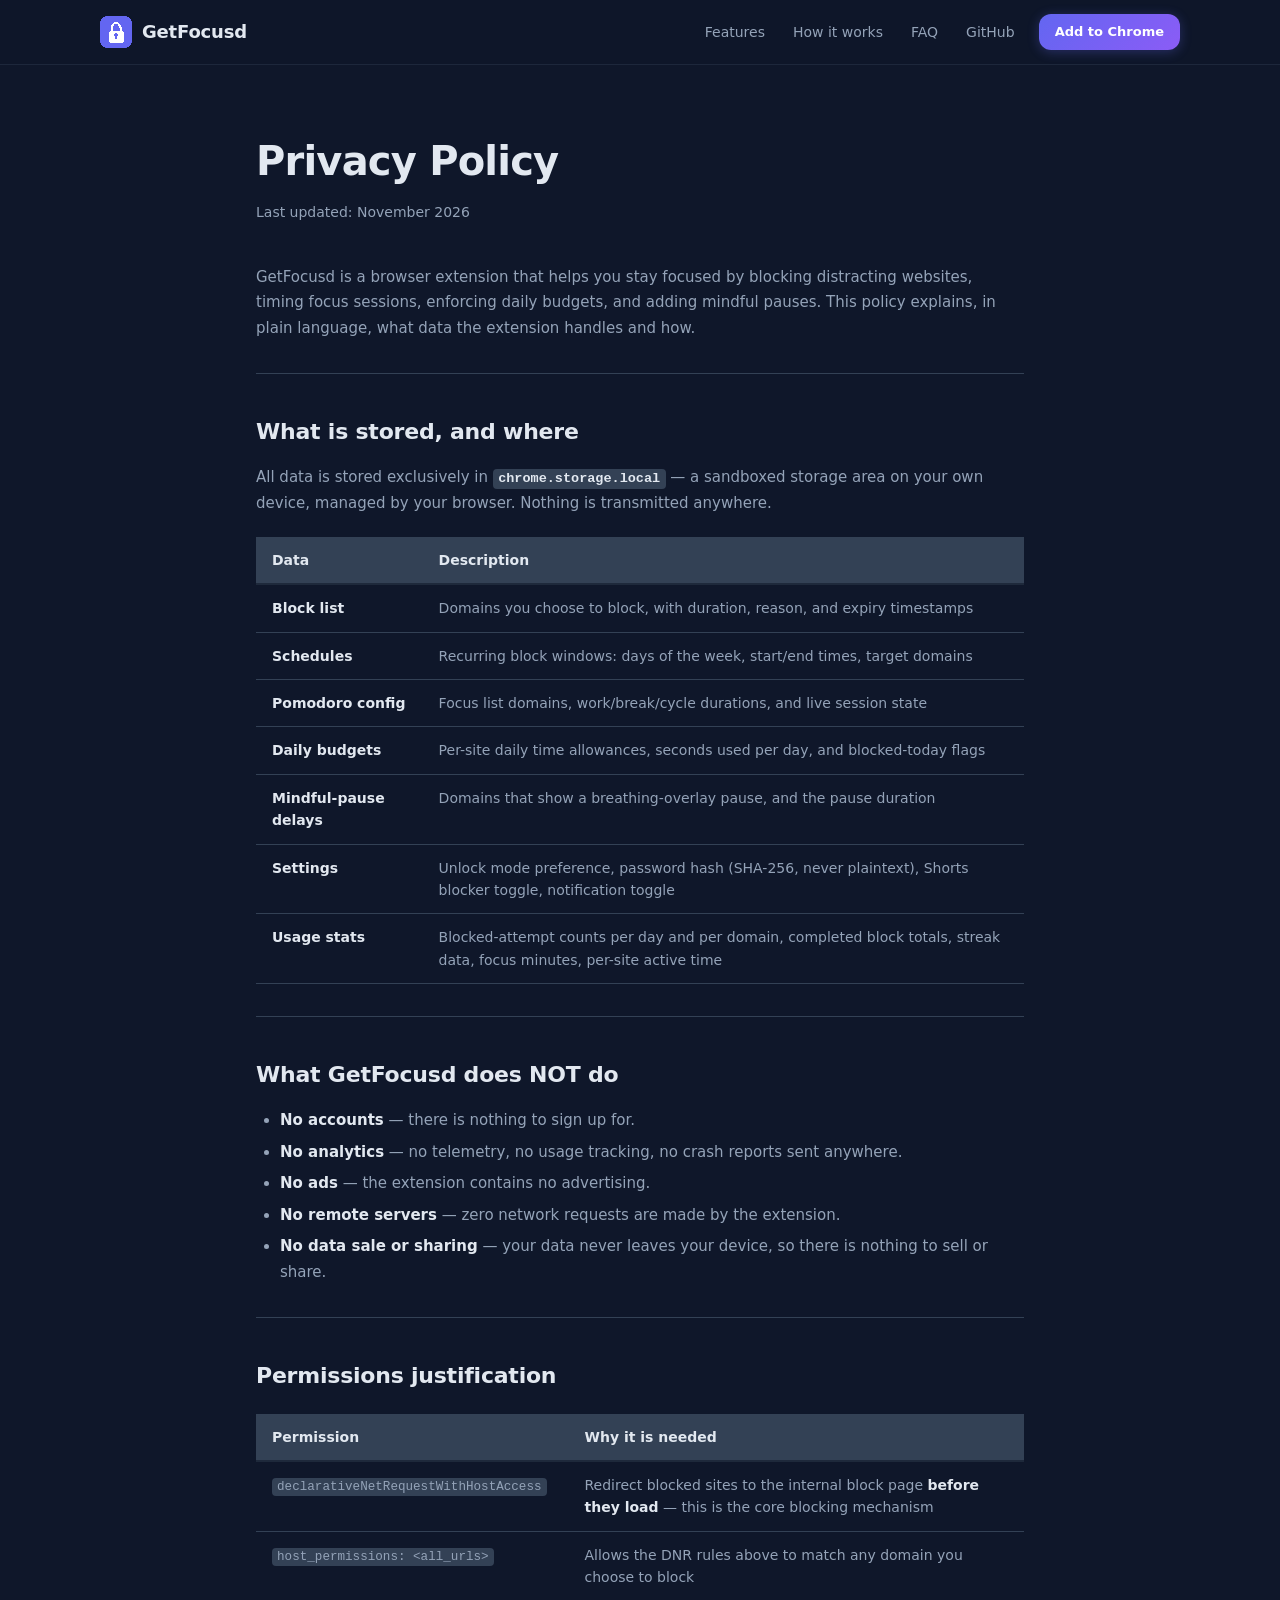
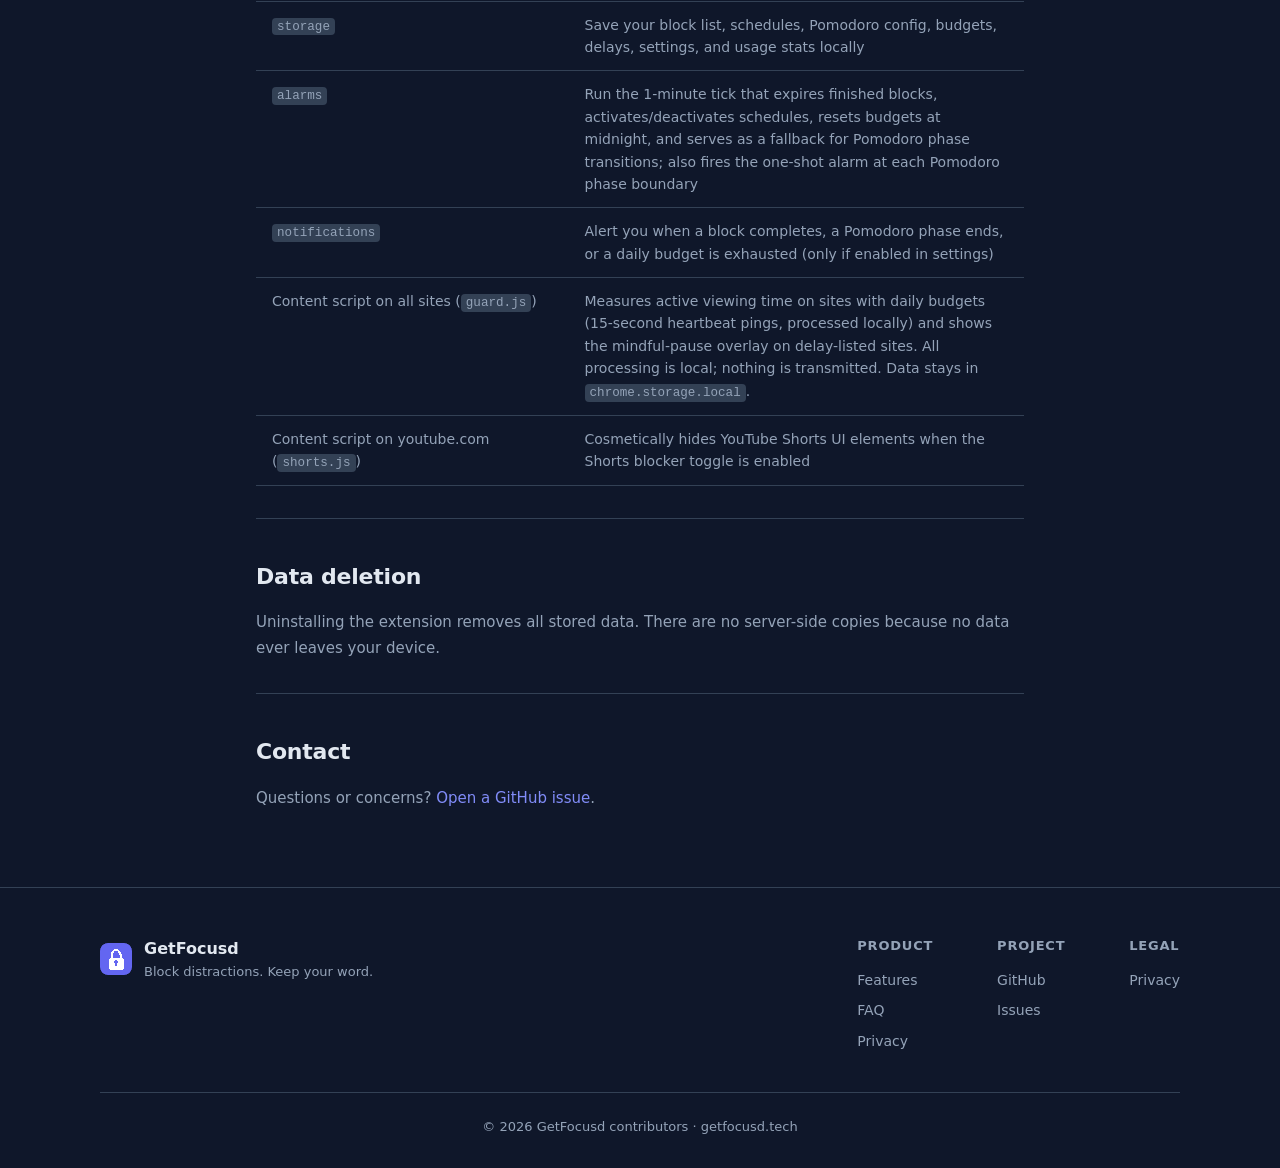
==== website/privacy.html @ 8cd80025 "GetFocusd v1.1.0 — MV3 website blocker & focus toolkit - Sealed timed blocks with unlock barriers (t" ====
<!DOCTYPE html>
<html lang="en">
<head>
  <meta charset="UTF-8">
  <meta name="viewport" content="width=device-width, initial-scale=1.0">
  <title>Privacy Policy — GetFocusd</title>
  <meta name="description" content="GetFocusd privacy policy. No accounts, no analytics, no servers. All data is stored locally in your browser.">
  <link rel="canonical" href="https://getfocusd.tech/privacy">
  <meta name="theme-color" content="#0f172a">
  <link rel="icon" type="image/png" sizes="32x32" href="assets/icon32.png">
  <link rel="icon" type="image/png" sizes="128x128" href="assets/icon128.png">
  <link rel="stylesheet" href="styles.css">
</head>
<body>

  <a class="skip-link" href="#main">Skip to content</a>

  <!-- Nav -->
  <header class="nav">
    <div class="nav__inner container">
      <a href="index.html" class="nav__brand" aria-label="GetFocusd home">
        <img src="assets/icon32.png" alt="" width="32" height="32" class="nav__logo">
        <span class="nav__name">GetFocusd</span>
      </a>
      <nav class="nav__links" aria-label="Main navigation">
        <a href="index.html#features" class="nav__link">Features</a>
        <a href="index.html#how-it-works" class="nav__link">How it works</a>
        <a href="index.html#faq" class="nav__link">FAQ</a>
        <a href="https://github.com/err0rgod/getfocusd" class="nav__link" target="_blank" rel="noopener">GitHub</a>
        <!-- TODO: replace with real CWS listing URL after publish -->
        <a href="https://chromewebstore.google.com/detail/getfocusd" class="btn btn--primary nav__cta" target="_blank" rel="noopener">Add to Chrome</a>
      </nav>
    </div>
  </header>

  <main id="main">
    <div class="privacy-page">
      <div class="container">
        <div class="privacy-page__content">
          <h1>Privacy Policy</h1>
          <p class="last-updated">Last updated: November 2026</p>

          <p>GetFocusd is a browser extension that helps you stay focused by blocking distracting websites, timing focus sessions, enforcing daily budgets, and adding mindful pauses. This policy explains, in plain language, what data the extension handles and how.</p>

          <div class="privacy-page__divider"></div>

          <h2>What is stored, and where</h2>
          <p>All data is stored exclusively in <strong><code>chrome.storage.local</code></strong> &mdash; a sandboxed storage area on your own device, managed by your browser. Nothing is transmitted anywhere.</p>

          <table>
            <thead>
              <tr>
                <th>Data</th>
                <th>Description</th>
              </tr>
            </thead>
            <tbody>
              <tr>
                <td><strong>Block list</strong></td>
                <td>Domains you choose to block, with duration, reason, and expiry timestamps</td>
              </tr>
              <tr>
                <td><strong>Schedules</strong></td>
                <td>Recurring block windows: days of the week, start/end times, target domains</td>
              </tr>
              <tr>
                <td><strong>Pomodoro config</strong></td>
                <td>Focus list domains, work/break/cycle durations, and live session state</td>
              </tr>
              <tr>
                <td><strong>Daily budgets</strong></td>
                <td>Per-site daily time allowances, seconds used per day, and blocked-today flags</td>
              </tr>
              <tr>
                <td><strong>Mindful-pause delays</strong></td>
                <td>Domains that show a breathing-overlay pause, and the pause duration</td>
              </tr>
              <tr>
                <td><strong>Settings</strong></td>
                <td>Unlock mode preference, password hash (SHA-256, never plaintext), Shorts blocker toggle, notification toggle</td>
              </tr>
              <tr>
                <td><strong>Usage stats</strong></td>
                <td>Blocked-attempt counts per day and per domain, completed block totals, streak data, focus minutes, per-site active time</td>
              </tr>
            </tbody>
          </table>

          <div class="privacy-page__divider"></div>

          <h2>What GetFocusd does NOT do</h2>
          <ul>
            <li><strong>No accounts</strong> &mdash; there is nothing to sign up for.</li>
            <li><strong>No analytics</strong> &mdash; no telemetry, no usage tracking, no crash reports sent anywhere.</li>
            <li><strong>No ads</strong> &mdash; the extension contains no advertising.</li>
            <li><strong>No remote servers</strong> &mdash; zero network requests are made by the extension.</li>
            <li><strong>No data sale or sharing</strong> &mdash; your data never leaves your device, so there is nothing to sell or share.</li>
          </ul>

          <div class="privacy-page__divider"></div>

          <h2>Permissions justification</h2>
          <table>
            <thead>
              <tr>
                <th>Permission</th>
                <th>Why it is needed</th>
              </tr>
            </thead>
            <tbody>
              <tr>
                <td><code>declarativeNetRequestWithHostAccess</code></td>
                <td>Redirect blocked sites to the internal block page <strong>before they load</strong> &mdash; this is the core blocking mechanism</td>
              </tr>
              <tr>
                <td><code>host_permissions: &lt;all_urls&gt;</code></td>
                <td>Allows the DNR rules above to match any domain you choose to block</td>
              </tr>
              <tr>
                <td><code>storage</code></td>
                <td>Save your block list, schedules, Pomodoro config, budgets, delays, settings, and usage stats locally</td>
              </tr>
              <tr>
                <td><code>alarms</code></td>
                <td>Run the 1-minute tick that expires finished blocks, activates/deactivates schedules, resets budgets at midnight, and serves as a fallback for Pomodoro phase transitions; also fires the one-shot alarm at each Pomodoro phase boundary</td>
              </tr>
              <tr>
                <td><code>notifications</code></td>
                <td>Alert you when a block completes, a Pomodoro phase ends, or a daily budget is exhausted (only if enabled in settings)</td>
              </tr>
              <tr>
                <td>Content script on all sites (<code>guard.js</code>)</td>
                <td>Measures active viewing time on sites with daily budgets (15-second heartbeat pings, processed locally) and shows the mindful-pause overlay on delay-listed sites. All processing is local; nothing is transmitted. Data stays in <code>chrome.storage.local</code>.</td>
              </tr>
              <tr>
                <td>Content script on youtube.com (<code>shorts.js</code>)</td>
                <td>Cosmetically hides YouTube Shorts UI elements when the Shorts blocker toggle is enabled</td>
              </tr>
            </tbody>
          </table>

          <div class="privacy-page__divider"></div>

          <h2>Data deletion</h2>
          <p>Uninstalling the extension removes all stored data. There are no server-side copies because no data ever leaves your device.</p>

          <div class="privacy-page__divider"></div>

          <h2>Contact</h2>
          <p>Questions or concerns? <a href="https://github.com/err0rgod/getfocusd/issues" target="_blank" rel="noopener">Open a GitHub issue</a>.</p>
        </div>
      </div>
    </div>
  </main>

  <!-- Footer -->
  <footer class="footer">
    <div class="container">
      <div class="footer__inner">
        <div class="footer__brand">
          <img src="assets/icon32.png" alt="" width="32" height="32">
          <div>
            <p class="footer__name">GetFocusd</p>
            <p class="footer__tagline">Block distractions. Keep your word.</p>
          </div>
        </div>
        <div class="footer__columns">
          <div class="footer__col">
            <p class="footer__col-title">Product</p>
            <a href="index.html#features" class="footer__link">Features</a>
            <a href="index.html#faq" class="footer__link">FAQ</a>
            <a href="privacy.html" class="footer__link">Privacy</a>
          </div>
          <div class="footer__col">
            <p class="footer__col-title">Project</p>
            <a href="https://github.com/err0rgod/getfocusd" class="footer__link" target="_blank" rel="noopener">GitHub</a>
            <a href="https://github.com/err0rgod/getfocusd/issues" class="footer__link" target="_blank" rel="noopener">Issues</a>
          </div>
          <div class="footer__col">
            <p class="footer__col-title">Legal</p>
            <a href="privacy.html" class="footer__link">Privacy</a>
          </div>
        </div>
      </div>
      <div class="footer__bottom">
        <p>&copy; 2026 GetFocusd contributors &middot; <a href="https://getfocusd.tech">getfocusd.tech</a></p>
      </div>
    </div>
  </footer>

</body>
</html>
---- website/styles.css ----
/* ============================================================
   GetFocusd — Marketing Site
   Dark-first, calm, minimal. Matches extension design language.
   ============================================================ */

/* ---------- Reset & tokens ---------- */
*,
*::before,
*::after {
  margin: 0;
  padding: 0;
  box-sizing: border-box;
}

:root {
  --bg: #0f172a;
  --surface: #1e293b;
  --surface-2: #334155;
  --primary: #6366f1;
  --primary-hover: #818cf8;
  --gradient: linear-gradient(135deg, #6366f1, #8b5cf6);
  --text: #e2e8f0;
  --muted: #94a3b8;
  --success: #22c55e;
  --danger: #ef4444;
  --radius: 12px;
  --radius-lg: 16px;
  --font: system-ui, -apple-system, "Segoe UI", Roboto, sans-serif;
  --nav-h: 64px;
  --max-w: 1120px;
}

html {
  scroll-behavior: smooth;
}

@media (prefers-reduced-motion: reduce) {
  html {
    scroll-behavior: auto;
  }
}

body {
  font-family: var(--font);
  background: var(--bg);
  color: var(--text);
  line-height: 1.6;
  -webkit-font-smoothing: antialiased;
  -moz-osx-font-smoothing: grayscale;
}

/* ---------- Utilities ---------- */
.container {
  max-width: var(--max-w);
  margin-inline: auto;
  padding-inline: 1.25rem;
}

.section {
  padding-block: clamp(4rem, 8vw, 7rem);
}

.skip-link {
  position: absolute;
  top: -100%;
  left: 1rem;
  background: var(--primary);
  color: #fff;
  padding: 0.5rem 1rem;
  border-radius: 0 0 var(--radius) var(--radius);
  z-index: 1000;
  text-decoration: none;
  font-weight: 600;
  transition: top 0.2s;
}

.skip-link:focus {
  top: 0;
}

code {
  background: var(--surface-2);
  padding: 0.15em 0.4em;
  border-radius: 4px;
  font-size: 0.9em;
}

a {
  color: var(--primary-hover);
  text-decoration: none;
}

a:hover {
  text-decoration: underline;
}

:focus-visible {
  outline: 2px solid var(--primary);
  outline-offset: 2px;
  border-radius: 2px;
}

/* ---------- Buttons ---------- */
.btn {
  display: inline-flex;
  align-items: center;
  gap: 0.5rem;
  padding: 0.625rem 1.25rem;
  border-radius: var(--radius);
  font-weight: 600;
  font-size: 0.875rem;
  text-decoration: none;
  border: none;
  cursor: pointer;
  transition: background 0.2s, transform 0.15s;
  white-space: nowrap;
}

.btn:hover {
  text-decoration: none;
  transform: translateY(-1px);
}

.btn--primary {
  background: var(--gradient);
  color: #fff;
  box-shadow: 0 2px 12px rgba(99, 102, 241, 0.3);
}

.btn--primary:hover {
  box-shadow: 0 4px 20px rgba(99, 102, 241, 0.45);
}

.btn--ghost {
  background: transparent;
  color: var(--text);
  border: 1px solid var(--surface-2);
}

.btn--ghost:hover {
  border-color: var(--primary);
  color: var(--primary-hover);
}

.btn--lg {
  padding: 0.875rem 1.75rem;
  font-size: 1rem;
  border-radius: var(--radius-lg);
}

/* ---------- Nav ---------- */
.nav {
  position: sticky;
  top: 0;
  z-index: 100;
  backdrop-filter: blur(16px);
  -webkit-backdrop-filter: blur(16px);
  background: rgba(15, 23, 42, 0.75);
  border-bottom: 1px solid rgba(51, 65, 85, 0.4);
}

.nav__inner {
  display: flex;
  align-items: center;
  justify-content: space-between;
  height: var(--nav-h);
  gap: 1rem;
}

.nav__brand {
  display: flex;
  align-items: center;
  gap: 0.625rem;
  text-decoration: none;
  color: var(--text);
  flex-shrink: 0;
}

.nav__brand:hover {
  text-decoration: none;
}

.nav__logo {
  border-radius: 6px;
}

.nav__name {
  font-weight: 700;
  font-size: 1.125rem;
  letter-spacing: -0.01em;
}

.nav__toggle-input {
  display: none;
}

.nav__toggle {
  display: none;
  background: none;
  border: none;
  color: var(--text);
  cursor: pointer;
  padding: 0.25rem;
  z-index: 200;
}

.nav__toggle svg {
  display: block;
  width: 24px;
  height: 24px;
}

.nav__close-icon {
  display: none;
}

.nav__links {
  display: flex;
  align-items: center;
  gap: 0.25rem;
}

.nav__link {
  padding: 0.5rem 0.75rem;
  border-radius: var(--radius);
  color: var(--muted);
  font-size: 0.875rem;
  font-weight: 500;
  transition: color 0.2s, background 0.2s;
  text-decoration: none;
}

.nav__link:hover {
  color: var(--text);
  background: var(--surface);
  text-decoration: none;
}

.nav__cta {
  margin-left: 0.5rem;
  font-size: 0.8125rem;
  padding: 0.5rem 1rem;
}

/* ---------- Hero ---------- */
.hero {
  padding-block: clamp(3rem, 6vw, 6rem);
  position: relative;
  overflow: hidden;
}

.hero::before {
  content: "";
  position: absolute;
  top: -50%;
  right: -20%;
  width: 70%;
  height: 150%;
  background: radial-gradient(ellipse at center, rgba(99, 102, 241, 0.08), transparent 70%);
  pointer-events: none;
}

.hero__inner {
  display: grid;
  grid-template-columns: 1fr;
  gap: 3rem;
  align-items: center;
}

.hero__text {
  max-width: 36rem;
}

.hero__eyebrow {
  font-size: 0.8125rem;
  font-weight: 600;
  text-transform: uppercase;
  letter-spacing: 0.08em;
  color: var(--primary-hover);
  margin-bottom: 1rem;
}

.hero__headline {
  font-size: clamp(2.25rem, 5.5vw, 3.75rem);
  font-weight: 800;
  letter-spacing: -0.03em;
  line-height: 1.1;
  margin-bottom: 1.25rem;
}

.hero__sub {
  font-size: clamp(1rem, 1.5vw, 1.1875rem);
  color: var(--muted);
  line-height: 1.7;
  margin-bottom: 2rem;
}

.hero__actions {
  display: flex;
  flex-wrap: wrap;
  gap: 0.75rem;
  margin-bottom: 1.25rem;
}

.hero__privacy-note {
  display: flex;
  align-items: center;
  gap: 0.5rem;
  font-size: 0.8125rem;
  color: var(--muted);
}

.hero__privacy-note svg {
  flex-shrink: 0;
  color: var(--success);
}

/* ---------- Mock: browser frame + block page ---------- */
.hero__mock {
  display: flex;
  justify-content: center;
}

.mock-browser {
  width: 100%;
  max-width: 30rem;
  background: var(--surface);
  border: 1px solid var(--surface-2);
  border-radius: var(--radius-lg);
  overflow: hidden;
  box-shadow:
    0 0 0 1px rgba(99, 102, 241, 0.1),
    0 8px 40px rgba(0, 0, 0, 0.4),
    0 0 80px rgba(99, 102, 241, 0.06);
  animation: mock-float 6s ease-in-out infinite;
}

@keyframes mock-float {
  0%, 100% { transform: translateY(0); }
  50% { transform: translateY(-8px); }
}

@media (prefers-reduced-motion: reduce) {
  .mock-browser {
    animation: none;
  }
}

.mock-browser__bar {
  display: flex;
  align-items: center;
  gap: 0.75rem;
  padding: 0.625rem 1rem;
  background: var(--surface-2);
  border-bottom: 1px solid rgba(15, 23, 42, 0.5);
}

.mock-browser__dots {
  display: flex;
  gap: 0.375rem;
}

.mock-browser__dot {
  width: 10px;
  height: 10px;
  border-radius: 50%;
  background: var(--surface);
}

.mock-browser__dot:first-child { background: #ef4444; }
.mock-browser__dot:nth-child(2) { background: #eab308; }
.mock-browser__dot:last-child { background: #22c55e; }

.mock-browser__url {
  display: flex;
  align-items: center;
  gap: 0.5rem;
  background: var(--bg);
  padding: 0.375rem 0.75rem;
  border-radius: 8px;
  font-size: 0.75rem;
  color: var(--muted);
  flex: 1;
  min-width: 0;
}

.mock-block-page {
  display: flex;
  flex-direction: column;
  align-items: center;
  text-align: center;
  padding: clamp(1.5rem, 4vw, 2.5rem) 1.5rem;
  position: relative;
}

.mock-block-page__glow {
  position: absolute;
  top: 50%;
  left: 50%;
  transform: translate(-50%, -50%);
  width: 200px;
  height: 200px;
  background: radial-gradient(circle, rgba(99, 102, 241, 0.15), transparent 70%);
  border-radius: 50%;
  animation: glow-pulse 3s ease-in-out infinite;
  pointer-events: none;
}

@keyframes glow-pulse {
  0%, 100% { opacity: 0.6; transform: translate(-50%, -50%) scale(1); }
  50% { opacity: 1; transform: translate(-50%, -50%) scale(1.1); }
}

@media (prefers-reduced-motion: reduce) {
  .mock-block-page__glow {
    animation: none;
  }
}

.mock-block-page__lock {
  width: 48px;
  height: 48px;
  color: var(--primary);
  margin-bottom: 1rem;
  position: relative;
  z-index: 1;
}

.mock-block-page__domain {
  font-size: 1.375rem;
  font-weight: 700;
  letter-spacing: -0.01em;
  margin-bottom: 0.375rem;
}

.mock-block-page__reason {
  color: var(--muted);
  font-size: 0.875rem;
  margin-bottom: 1.5rem;
}

.mock-block-page__countdown {
  display: flex;
  align-items: baseline;
  gap: 0.375rem;
  margin-bottom: 1.5rem;
  font-variant-numeric: tabular-nums;
}

.mock-block-page__countdown-segment {
  display: flex;
  flex-direction: column;
  align-items: center;
  gap: 0.125rem;
}

.mock-block-page__countdown-value {
  font-size: clamp(1.75rem, 3vw, 2.25rem);
  font-weight: 700;
  line-height: 1;
  min-width: 2ch;
  text-align: center;
}

.mock-block-page__countdown-unit {
  font-size: 0.6875rem;
  font-weight: 500;
  color: var(--muted);
  text-transform: uppercase;
  letter-spacing: 0.06em;
}

.mock-block-page__countdown-sep {
  font-size: clamp(1.5rem, 3vw, 2rem);
  font-weight: 300;
  color: var(--surface-2);
  line-height: 1;
  align-self: flex-start;
  margin-top: 0.125rem;
}

.mock-block-page__quote {
  max-width: 20rem;
}

.mock-block-page__quote p {
  font-size: 0.875rem;
  font-style: italic;
  color: var(--muted);
  line-height: 1.6;
  margin-bottom: 0.25rem;
}

.mock-block-page__quote cite {
  font-size: 0.75rem;
  color: var(--surface-2);
  font-style: normal;
}

/* ---------- Sections common ---------- */
.section__header {
  text-align: center;
  max-width: 36rem;
  margin-inline: auto;
  margin-bottom: clamp(2.5rem, 5vw, 4rem);
}

.section__eyebrow {
  font-size: 0.8125rem;
  font-weight: 600;
  text-transform: uppercase;
  letter-spacing: 0.08em;
  color: var(--primary-hover);
  margin-bottom: 0.75rem;
}

.section__title {
  font-size: clamp(1.75rem, 3.5vw, 2.5rem);
  font-weight: 800;
  letter-spacing: -0.02em;
  line-height: 1.2;
  margin-bottom: 0.75rem;
}

.section__sub {
  color: var(--muted);
  font-size: 1.0625rem;
  line-height: 1.7;
}

/* ---------- Features grid ---------- */
.features__grid {
  display: grid;
  grid-template-columns: 1fr;
  gap: 1.25rem;
}

.feature-card {
  background: var(--surface);
  border: 1px solid var(--surface-2);
  border-radius: var(--radius-lg);
  padding: 1.75rem;
  transition: border-color 0.2s, transform 0.2s;
}

.feature-card:hover {
  border-color: var(--primary);
  transform: translateY(-2px);
}

.feature-card__icon {
  width: 48px;
  height: 48px;
  border-radius: var(--radius);
  background: rgba(99, 102, 241, 0.1);
  display: flex;
  align-items: center;
  justify-content: center;
  margin-bottom: 1.25rem;
}

.feature-card__icon svg {
  width: 24px;
  height: 24px;
  color: var(--primary);
}

.feature-card__title {
  font-size: 1.125rem;
  font-weight: 700;
  margin-bottom: 0.5rem;
  letter-spacing: -0.01em;
}

.feature-card__desc {
  color: var(--muted);
  font-size: 0.9375rem;
  line-height: 1.65;
}

/* ---------- How it works ---------- */
.how__steps {
  display: flex;
  flex-direction: column;
  align-items: center;
  gap: 0;
  margin-bottom: 4rem;
}

.how__step {
  text-align: center;
  max-width: 20rem;
}

.how__step-number {
  width: 48px;
  height: 48px;
  border-radius: 50%;
  background: var(--gradient);
  color: #fff;
  font-size: 1.25rem;
  font-weight: 800;
  display: flex;
  align-items: center;
  justify-content: center;
  margin: 0 auto 1.25rem;
  box-shadow: 0 4px 16px rgba(99, 102, 241, 0.3);
}

.how__step-title {
  font-size: 1.25rem;
  font-weight: 700;
  margin-bottom: 0.5rem;
  letter-spacing: -0.01em;
}

.how__step-desc {
  color: var(--muted);
  font-size: 0.9375rem;
  line-height: 1.65;
}

.how__connector {
  padding: 1rem 0;
  color: var(--surface-2);
  transform: rotate(90deg);
}

.how__connector svg {
  width: 48px;
  height: 20px;
}

/* ---------- Popup mock ---------- */
.how__mock {
  display: flex;
  justify-content: center;
}

.mock-popup {
  width: 21.25rem;
  background: var(--surface);
  border: 1px solid var(--surface-2);
  border-radius: var(--radius-lg);
  overflow: hidden;
  box-shadow:
    0 0 0 1px rgba(99, 102, 241, 0.08),
    0 8px 32px rgba(0, 0, 0, 0.35);
}

.mock-popup__header {
  display: flex;
  align-items: center;
  gap: 0.5rem;
  padding: 0.875rem 1.125rem;
  font-weight: 700;
  font-size: 0.9375rem;
  border-bottom: 1px solid var(--surface-2);
  background: var(--surface-2);
}

.mock-popup__section {
  padding: 0.875rem 1.125rem;
}

.mock-popup__label {
  font-size: 0.6875rem;
  font-weight: 600;
  text-transform: uppercase;
  letter-spacing: 0.06em;
  color: var(--muted);
  margin-bottom: 0.5rem;
}

.mock-popup__row {
  display: flex;
  align-items: center;
  gap: 0.5rem;
}

.mock-popup__domain {
  flex: 1;
  background: var(--bg);
  padding: 0.5rem 0.75rem;
  border-radius: 8px;
  font-size: 0.8125rem;
  color: var(--text);
  font-family: inherit;
}

.mock-popup__duration {
  background: var(--bg);
  padding: 0.5rem 0.625rem;
  border-radius: 8px;
  font-size: 0.8125rem;
  color: var(--muted);
}

.mock-popup__block-btn {
  background: var(--gradient);
  color: #fff;
  padding: 0.5rem 0.875rem;
  border-radius: 8px;
  font-size: 0.8125rem;
  font-weight: 600;
}

.mock-popup__divider {
  height: 1px;
  background: var(--surface-2);
}

.mock-popup__focus-row {
  display: flex;
  align-items: center;
  gap: 0.5rem;
  color: var(--muted);
  font-size: 0.8125rem;
  margin-bottom: 0.625rem;
}

.mock-popup__start-btn {
  display: block;
  text-align: center;
  background: var(--gradient);
  color: #fff;
  padding: 0.625rem 1rem;
  border-radius: 8px;
  font-size: 0.875rem;
  font-weight: 600;
}

.mock-popup__block-item {
  display: flex;
  justify-content: space-between;
  align-items: center;
  padding: 0.5rem 0;
  font-size: 0.8125rem;
}

.mock-popup__block-item + .mock-popup__block-item {
  border-top: 1px solid var(--surface-2);
}

.mock-popup__block-domain {
  color: var(--text);
}

.mock-popup__block-time {
  color: var(--primary-hover);
  font-variant-numeric: tabular-nums;
  font-weight: 500;
}

/* ---------- Insights strip ---------- */
.insights-strip {
  background: var(--surface);
  border-block: 1px solid var(--surface-2);
}

.insights-strip__inner {
  display: flex;
  flex-direction: column;
  align-items: center;
  gap: 2.5rem;
}

/* Chart */
.insights-chart {
  width: 100%;
  max-width: 28rem;
}

.insights-chart__bars {
  display: flex;
  align-items: flex-end;
  gap: 0.5rem;
  height: 8rem;
  padding: 0.5rem;
}

.insights-chart__bar {
  flex: 1;
  height: var(--h);
  background: var(--gradient);
  border-radius: 4px 4px 2px 2px;
  position: relative;
  min-height: 8px;
  transition: height 0.3s;
}

.insights-chart__tooltip {
  position: absolute;
  bottom: -1.5rem;
  left: 50%;
  transform: translateX(-50%);
  font-size: 0.6875rem;
  color: var(--muted);
  white-space: nowrap;
}

.insights-chart__caption {
  text-align: center;
  font-size: 0.8125rem;
  color: var(--muted);
  margin-top: 1.75rem;
}

/* Facts */
.insights-facts {
  display: flex;
  gap: clamp(1.5rem, 4vw, 3rem);
  flex-wrap: wrap;
  justify-content: center;
}

.insights-fact {
  text-align: center;
}

.insights-fact__number {
  font-size: clamp(2rem, 4vw, 2.75rem);
  font-weight: 800;
  letter-spacing: -0.02em;
  background: var(--gradient);
  -webkit-background-clip: text;
  -webkit-text-fill-color: transparent;
  background-clip: text;
  line-height: 1.1;
  margin-bottom: 0.25rem;
}

.insights-fact__label {
  font-size: 0.875rem;
  color: var(--muted);
}

/* ---------- Privacy section ---------- */
.privacy__inner {
  display: grid;
  grid-template-columns: 1fr;
  gap: 2.5rem;
  align-items: center;
}

.privacy__text .section__title,
.privacy__text .section__sub {
  text-align: left;
}

.privacy__text .section__eyebrow {
  text-align: left;
}

.privacy__text .btn {
  margin-top: 0.25rem;
}

.privacy__checklist {
  list-style: none;
  display: flex;
  flex-direction: column;
  gap: 1rem;
}

.privacy__check-item {
  display: flex;
  align-items: center;
  gap: 0.75rem;
  font-size: 1rem;
  font-weight: 500;
}

.privacy__check-item svg {
  color: var(--success);
  flex-shrink: 0;
}

.privacy__check-item a {
  color: var(--text);
  font-weight: 500;
}

.privacy__check-item a:hover {
  color: var(--primary-hover);
}

/* ---------- FAQ ---------- */
.faq__list {
  max-width: 42rem;
  margin-inline: auto;
  display: flex;
  flex-direction: column;
  gap: 0.75rem;
}

.faq__item {
  background: var(--surface);
  border: 1px solid var(--surface-2);
  border-radius: var(--radius);
  overflow: hidden;
}

.faq__question {
  width: 100%;
  display: flex;
  align-items: center;
  justify-content: space-between;
  gap: 1rem;
  padding: 1.125rem 1.25rem;
  background: none;
  border: none;
  color: var(--text);
  font-size: 0.9375rem;
  font-weight: 600;
  font-family: inherit;
  text-align: left;
  cursor: pointer;
  transition: background 0.2s;
}

.faq__question:hover {
  background: var(--surface-2);
}

.faq__chevron {
  flex-shrink: 0;
  color: var(--muted);
  transition: transform 0.2s;
}

.faq__question[aria-expanded="true"] .faq__chevron {
  transform: rotate(180deg);
}

.faq__answer {
  display: none;
  padding: 0 1.25rem 1.25rem;
}

.faq__answer p {
  color: var(--muted);
  font-size: 0.9375rem;
  line-height: 1.7;
}

.faq__answer a {
  color: var(--primary-hover);
}

.faq__item[data-open] .faq__answer {
  display: block;
}

/* ---------- Footer ---------- */
.footer {
  border-top: 1px solid var(--surface-2);
  padding-block: 3rem 2rem;
}

.footer__inner {
  display: flex;
  flex-direction: column;
  gap: 2rem;
  margin-bottom: 2.5rem;
}

.footer__brand {
  display: flex;
  align-items: center;
  gap: 0.75rem;
}

.footer__brand img {
  border-radius: 8px;
}

.footer__name {
  font-weight: 700;
  font-size: 1rem;
}

.footer__tagline {
  font-size: 0.8125rem;
  color: var(--muted);
}

.footer__columns {
  display: flex;
  gap: clamp(2rem, 5vw, 4rem);
  flex-wrap: wrap;
}

.footer__col {
  display: flex;
  flex-direction: column;
  gap: 0.5rem;
}

.footer__col-title {
  font-size: 0.8125rem;
  font-weight: 600;
  text-transform: uppercase;
  letter-spacing: 0.06em;
  color: var(--muted);
  margin-bottom: 0.25rem;
}

.footer__link {
  color: var(--muted);
  font-size: 0.875rem;
  text-decoration: none;
  transition: color 0.2s;
}

.footer__link:hover {
  color: var(--text);
  text-decoration: none;
}

.footer__bottom {
  padding-top: 1.5rem;
  border-top: 1px solid var(--surface-2);
  text-align: center;
  font-size: 0.8125rem;
  color: var(--muted);
}

.footer__bottom a {
  color: var(--muted);
}

.footer__bottom a:hover {
  color: var(--text);
}

/* ---------- Scroll reveal ---------- */
.reveal {
  opacity: 0;
  transform: translateY(24px);
  transition: opacity 0.6s ease, transform 0.6s ease;
}

.reveal--visible {
  opacity: 1;
  transform: translateY(0);
}

@media (prefers-reduced-motion: reduce) {
  .reveal {
    opacity: 1;
    transform: none;
    transition: none;
  }
}

/* ---------- Responsive: ≥720px ---------- */
@media (min-width: 720px) {
  .features__grid {
    grid-template-columns: repeat(2, 1fr);
  }

  .how__steps {
    flex-direction: row;
    align-items: flex-start;
    gap: 0;
  }

  .how__connector {
    transform: none;
    padding: 3rem 0.5rem 0;
    flex-shrink: 0;
  }

  .privacy__inner {
    grid-template-columns: 1fr 1fr;
  }

  .footer__inner {
    flex-direction: row;
    justify-content: space-between;
    align-items: flex-start;
  }
}

/* ---------- Responsive: ≥1024px ---------- */
@media (min-width: 1024px) {
  .hero__inner {
    grid-template-columns: 1fr 1fr;
    gap: 4rem;
  }

  .features__grid {
    grid-template-columns: repeat(3, 1fr);
  }

  .insights-strip__inner {
    flex-direction: row;
    align-items: center;
    justify-content: space-between;
    gap: 4rem;
  }

  .insights-chart {
    flex: 1;
    max-width: none;
  }

  .insights-facts {
    flex-shrink: 0;
  }
}

/* ---------- Mobile nav ---------- */
@media (max-width: 719px) {
  .nav__toggle {
    display: flex;
    align-items: center;
    justify-content: center;
  }

  .nav__links {
    position: fixed;
    top: var(--nav-h);
    left: 0;
    right: 0;
    bottom: 0;
    background: var(--bg);
    flex-direction: column;
    align-items: stretch;
    padding: 1.5rem 1.25rem;
    gap: 0.25rem;
    z-index: 150;
    transform: translateX(100%);
    transition: transform 0.25s ease;
    overflow-y: auto;
  }

  .nav__toggle-input:checked ~ .nav__links {
    transform: translateX(0);
  }

  .nav__toggle-input:checked ~ .nav__toggle .nav__toggle-icon {
    display: none;
  }

  .nav__toggle-input:checked ~ .nav__toggle .nav__close-icon {
    display: block;
  }

  .nav__link {
    padding: 0.875rem 1rem;
    font-size: 1rem;
    border-radius: var(--radius);
  }

  .nav__cta {
    margin-left: 0;
    margin-top: 0.75rem;
    justify-content: center;
    font-size: 0.9375rem;
    padding: 0.875rem 1rem;
  }
}

/* ---------- Privacy page ---------- */
.privacy-page {
  padding-block: clamp(2rem, 5vw, 4rem);
}

.privacy-page__content {
  max-width: 48rem;
  margin-inline: auto;
}

.privacy-page__content h1 {
  font-size: clamp(1.75rem, 4vw, 2.5rem);
  font-weight: 800;
  letter-spacing: -0.02em;
  margin-bottom: 0.5rem;
}

.privacy-page__content .last-updated {
  color: var(--muted);
  font-size: 0.875rem;
  margin-bottom: 2.5rem;
}

.privacy-page__content h2 {
  font-size: 1.375rem;
  font-weight: 700;
  letter-spacing: -0.01em;
  margin-top: 2.5rem;
  margin-bottom: 1rem;
}

.privacy-page__content p,
.privacy-page__content li {
  color: var(--muted);
  font-size: 0.9375rem;
  line-height: 1.7;
  margin-bottom: 0.75rem;
}

.privacy-page__content ul {
  padding-left: 1.5rem;
  margin-bottom: 1.25rem;
}

.privacy-page__content li {
  margin-bottom: 0.375rem;
}

.privacy-page__content strong {
  color: var(--text);
}

.privacy-page__content table {
  width: 100%;
  border-collapse: collapse;
  margin-block: 1.25rem 1.75rem;
  font-size: 0.875rem;
}

.privacy-page__content th {
  text-align: left;
  padding: 0.75rem 1rem;
  background: var(--surface-2);
  color: var(--text);
  font-weight: 600;
  border-bottom: 2px solid var(--surface);
}

.privacy-page__content td {
  padding: 0.75rem 1rem;
  border-bottom: 1px solid var(--surface-2);
  color: var(--muted);
  vertical-align: top;
}

.privacy-page__content tr:first-child td {
  border-top: 1px solid var(--surface-2);
}

.privacy-page__content a {
  color: var(--primary-hover);
}

.privacy-page__divider {
  height: 1px;
  background: var(--surface-2);
  margin-block: 2rem;
}
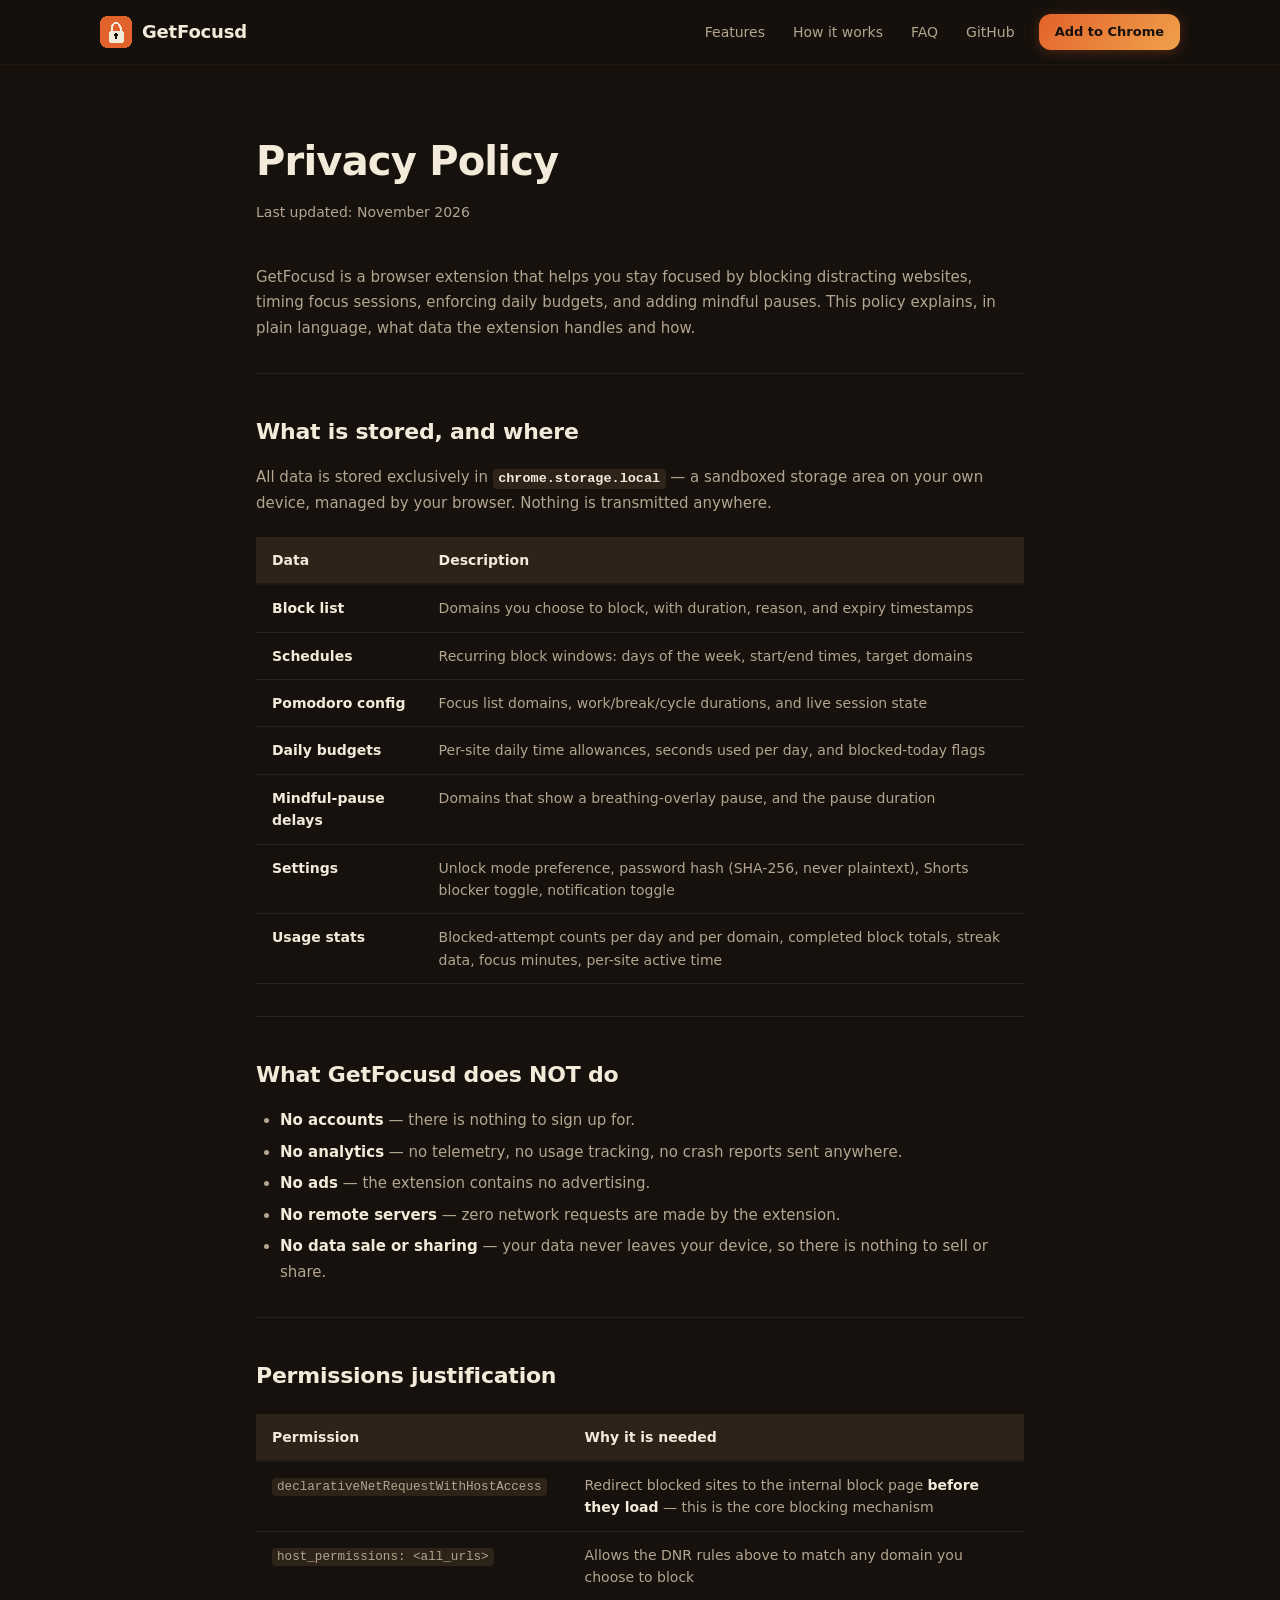
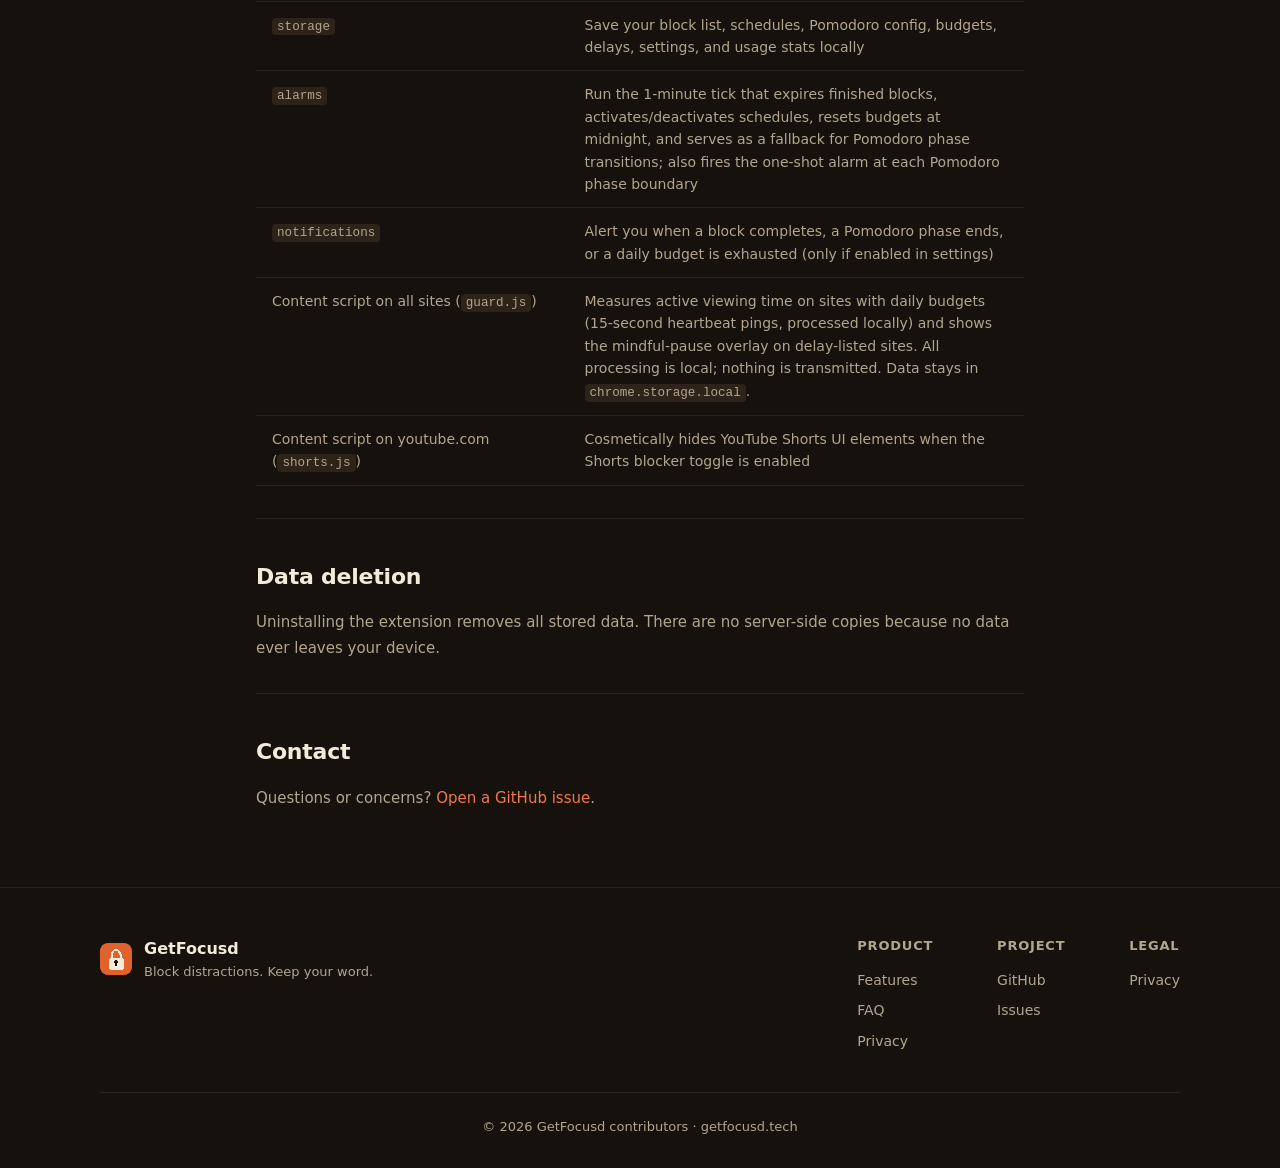
==== commit 3e8981e9: "Restyle to cream/black/burnt-orange theme; regenerate icons" ====
--- a/website/privacy.html
+++ b/website/privacy.html
@@ -6,7 +6,7 @@
   <title>Privacy Policy — GetFocusd</title>
   <meta name="description" content="GetFocusd privacy policy. No accounts, no analytics, no servers. All data is stored locally in your browser.">
   <link rel="canonical" href="https://getfocusd.tech/privacy">
-  <meta name="theme-color" content="#0f172a">
+  <meta name="theme-color" content="#16110d">
   <link rel="icon" type="image/png" sizes="32x32" href="assets/icon32.png">
   <link rel="icon" type="image/png" sizes="128x128" href="assets/icon128.png">
   <link rel="stylesheet" href="styles.css">
--- a/website/styles.css
+++ b/website/styles.css
@@ -13,15 +13,15 @@
 }
 
 :root {
-  --bg: #0f172a;
-  --surface: #1e293b;
-  --surface-2: #334155;
-  --primary: #6366f1;
-  --primary-hover: #818cf8;
-  --gradient: linear-gradient(135deg, #6366f1, #8b5cf6);
-  --text: #e2e8f0;
-  --muted: #94a3b8;
-  --success: #22c55e;
+  --bg: #16110d;
+  --surface: #201913;
+  --surface-2: #2e2318;
+  --primary: #e2622b;
+  --primary-hover: #f07a45;
+  --gradient: linear-gradient(135deg, #e2622b, #f0a24b);
+  --text: #f3ead9;
+  --muted: #b3a58f;
+  --success: #3fb96a;
   --danger: #ef4444;
   --radius: 12px;
   --radius-lg: 16px;
@@ -65,7 +65,7 @@
   top: -100%;
   left: 1rem;
   background: var(--primary);
-  color: #fff;
+  color: #16110d;
   padding: 0.5rem 1rem;
   border-radius: 0 0 var(--radius) var(--radius);
   z-index: 1000;
@@ -123,18 +123,18 @@
 
 .btn--primary {
   background: var(--gradient);
-  color: #fff;
-  box-shadow: 0 2px 12px rgba(99, 102, 241, 0.3);
+  color: #16110d;
+  box-shadow: 0 2px 12px rgba(226, 98, 43, 0.3);
 }
 
 .btn--primary:hover {
-  box-shadow: 0 4px 20px rgba(99, 102, 241, 0.45);
+  box-shadow: 0 4px 20px rgba(226, 98, 43, 0.45);
 }
 
 .btn--ghost {
   background: transparent;
   color: var(--text);
-  border: 1px solid var(--surface-2);
+  border: 1px solid rgba(243, 234, 217, 0.12);
 }
 
 .btn--ghost:hover {
@@ -155,8 +155,8 @@
   z-index: 100;
   backdrop-filter: blur(16px);
   -webkit-backdrop-filter: blur(16px);
-  background: rgba(15, 23, 42, 0.75);
-  border-bottom: 1px solid rgba(51, 65, 85, 0.4);
+  background: rgba(22, 17, 13, 0.75);
+  border-bottom: 1px solid rgba(46, 35, 24, 0.4);
 }
 
 .nav__inner {
@@ -256,7 +256,7 @@
   right: -20%;
   width: 70%;
   height: 150%;
-  background: radial-gradient(ellipse at center, rgba(99, 102, 241, 0.08), transparent 70%);
+  background: radial-gradient(ellipse at center, rgba(226, 98, 43, 0.08), transparent 70%);
   pointer-events: none;
 }
 
@@ -325,13 +325,13 @@
   width: 100%;
   max-width: 30rem;
   background: var(--surface);
-  border: 1px solid var(--surface-2);
+  border: 1px solid rgba(243, 234, 217, 0.08);
   border-radius: var(--radius-lg);
   overflow: hidden;
   box-shadow:
-    0 0 0 1px rgba(99, 102, 241, 0.1),
+    0 0 0 1px rgba(226, 98, 43, 0.1),
     0 8px 40px rgba(0, 0, 0, 0.4),
-    0 0 80px rgba(99, 102, 241, 0.06);
+    0 0 80px rgba(226, 98, 43, 0.06);
   animation: mock-float 6s ease-in-out infinite;
 }
 
@@ -352,7 +352,7 @@
   gap: 0.75rem;
   padding: 0.625rem 1rem;
   background: var(--surface-2);
-  border-bottom: 1px solid rgba(15, 23, 42, 0.5);
+  border-bottom: 1px solid rgba(22, 17, 13, 0.5);
 }
 
 .mock-browser__dots {
@@ -369,7 +369,7 @@
 
 .mock-browser__dot:first-child { background: #ef4444; }
 .mock-browser__dot:nth-child(2) { background: #eab308; }
-.mock-browser__dot:last-child { background: #22c55e; }
+.mock-browser__dot:last-child { background: #3fb96a; }
 
 .mock-browser__url {
   display: flex;
@@ -400,7 +400,7 @@
   transform: translate(-50%, -50%);
   width: 200px;
   height: 200px;
-  background: radial-gradient(circle, rgba(99, 102, 241, 0.15), transparent 70%);
+  background: radial-gradient(circle, rgba(226, 98, 43, 0.15), transparent 70%);
   border-radius: 50%;
   animation: glow-pulse 3s ease-in-out infinite;
   pointer-events: none;
@@ -473,7 +473,7 @@
 .mock-block-page__countdown-sep {
   font-size: clamp(1.5rem, 3vw, 2rem);
   font-weight: 300;
-  color: var(--surface-2);
+  color: rgba(243, 234, 217, 0.15);
   line-height: 1;
   align-self: flex-start;
   margin-top: 0.125rem;
@@ -493,7 +493,7 @@
 
 .mock-block-page__quote cite {
   font-size: 0.75rem;
-  color: var(--surface-2);
+  color: rgba(243, 234, 217, 0.15);
   font-style: normal;
 }
 
@@ -537,7 +537,7 @@
 
 .feature-card {
   background: var(--surface);
-  border: 1px solid var(--surface-2);
+  border: 1px solid rgba(243, 234, 217, 0.08);
   border-radius: var(--radius-lg);
   padding: 1.75rem;
   transition: border-color 0.2s, transform 0.2s;
@@ -552,7 +552,7 @@
   width: 48px;
   height: 48px;
   border-radius: var(--radius);
-  background: rgba(99, 102, 241, 0.1);
+  background: rgba(226, 98, 43, 0.1);
   display: flex;
   align-items: center;
   justify-content: center;
@@ -597,14 +597,14 @@
   height: 48px;
   border-radius: 50%;
   background: var(--gradient);
-  color: #fff;
+  color: #16110d;
   font-size: 1.25rem;
   font-weight: 800;
   display: flex;
   align-items: center;
   justify-content: center;
   margin: 0 auto 1.25rem;
-  box-shadow: 0 4px 16px rgba(99, 102, 241, 0.3);
+  box-shadow: 0 4px 16px rgba(226, 98, 43, 0.3);
 }
 
 .how__step-title {
@@ -622,7 +622,7 @@
 
 .how__connector {
   padding: 1rem 0;
-  color: var(--surface-2);
+  color: rgba(243, 234, 217, 0.12);
   transform: rotate(90deg);
 }
 
@@ -640,11 +640,11 @@
 .mock-popup {
   width: 21.25rem;
   background: var(--surface);
-  border: 1px solid var(--surface-2);
+  border: 1px solid rgba(243, 234, 217, 0.08);
   border-radius: var(--radius-lg);
   overflow: hidden;
   box-shadow:
-    0 0 0 1px rgba(99, 102, 241, 0.08),
+    0 0 0 1px rgba(226, 98, 43, 0.08),
     0 8px 32px rgba(0, 0, 0, 0.35);
 }
 
@@ -655,8 +655,12 @@
   padding: 0.875rem 1.125rem;
   font-weight: 700;
   font-size: 0.9375rem;
-  border-bottom: 1px solid var(--surface-2);
+  border-bottom: 1px solid rgba(243, 234, 217, 0.08);
   background: var(--surface-2);
+}
+
+.mock-popup__focus-row svg {
+  color: var(--primary);
 }
 
 .mock-popup__section {
@@ -698,7 +702,7 @@
 
 .mock-popup__block-btn {
   background: var(--gradient);
-  color: #fff;
+  color: #16110d;
   padding: 0.5rem 0.875rem;
   border-radius: 8px;
   font-size: 0.8125rem;
@@ -707,7 +711,7 @@
 
 .mock-popup__divider {
   height: 1px;
-  background: var(--surface-2);
+  background: rgba(243, 234, 217, 0.08);
 }
 
 .mock-popup__focus-row {
@@ -723,7 +727,7 @@
   display: block;
   text-align: center;
   background: var(--gradient);
-  color: #fff;
+  color: #16110d;
   padding: 0.625rem 1rem;
   border-radius: 8px;
   font-size: 0.875rem;
@@ -739,7 +743,7 @@
 }
 
 .mock-popup__block-item + .mock-popup__block-item {
-  border-top: 1px solid var(--surface-2);
+  border-top: 1px solid rgba(243, 234, 217, 0.08);
 }
 
 .mock-popup__block-domain {
@@ -755,7 +759,7 @@
 /* ---------- Insights strip ---------- */
 .insights-strip {
   background: var(--surface);
-  border-block: 1px solid var(--surface-2);
+  border-block: 1px solid rgba(243, 234, 217, 0.08);
 }
 
 .insights-strip__inner {
@@ -896,7 +900,7 @@
 
 .faq__item {
   background: var(--surface);
-  border: 1px solid var(--surface-2);
+  border: 1px solid rgba(243, 234, 217, 0.08);
   border-radius: var(--radius);
   overflow: hidden;
 }
@@ -920,7 +924,7 @@
 }
 
 .faq__question:hover {
-  background: var(--surface-2);
+  background: rgba(243, 234, 217, 0.04);
 }
 
 .faq__chevron {
@@ -954,7 +958,7 @@
 
 /* ---------- Footer ---------- */
 .footer {
-  border-top: 1px solid var(--surface-2);
+  border-top: 1px solid rgba(243, 234, 217, 0.08);
   padding-block: 3rem 2rem;
 }
 
@@ -1020,7 +1024,7 @@
 
 .footer__bottom {
   padding-top: 1.5rem;
-  border-top: 1px solid var(--surface-2);
+  border-top: 1px solid rgba(243, 234, 217, 0.08);
   text-align: center;
   font-size: 0.8125rem;
   color: var(--muted);
@@ -1233,13 +1237,13 @@
 
 .privacy-page__content td {
   padding: 0.75rem 1rem;
-  border-bottom: 1px solid var(--surface-2);
+  border-bottom: 1px solid rgba(243, 234, 217, 0.08);
   color: var(--muted);
   vertical-align: top;
 }
 
 .privacy-page__content tr:first-child td {
-  border-top: 1px solid var(--surface-2);
+  border-top: 1px solid rgba(243, 234, 217, 0.08);
 }
 
 .privacy-page__content a {
@@ -1248,6 +1252,6 @@
 
 .privacy-page__divider {
   height: 1px;
-  background: var(--surface-2);
+  background: rgba(243, 234, 217, 0.08);
   margin-block: 2rem;
 }
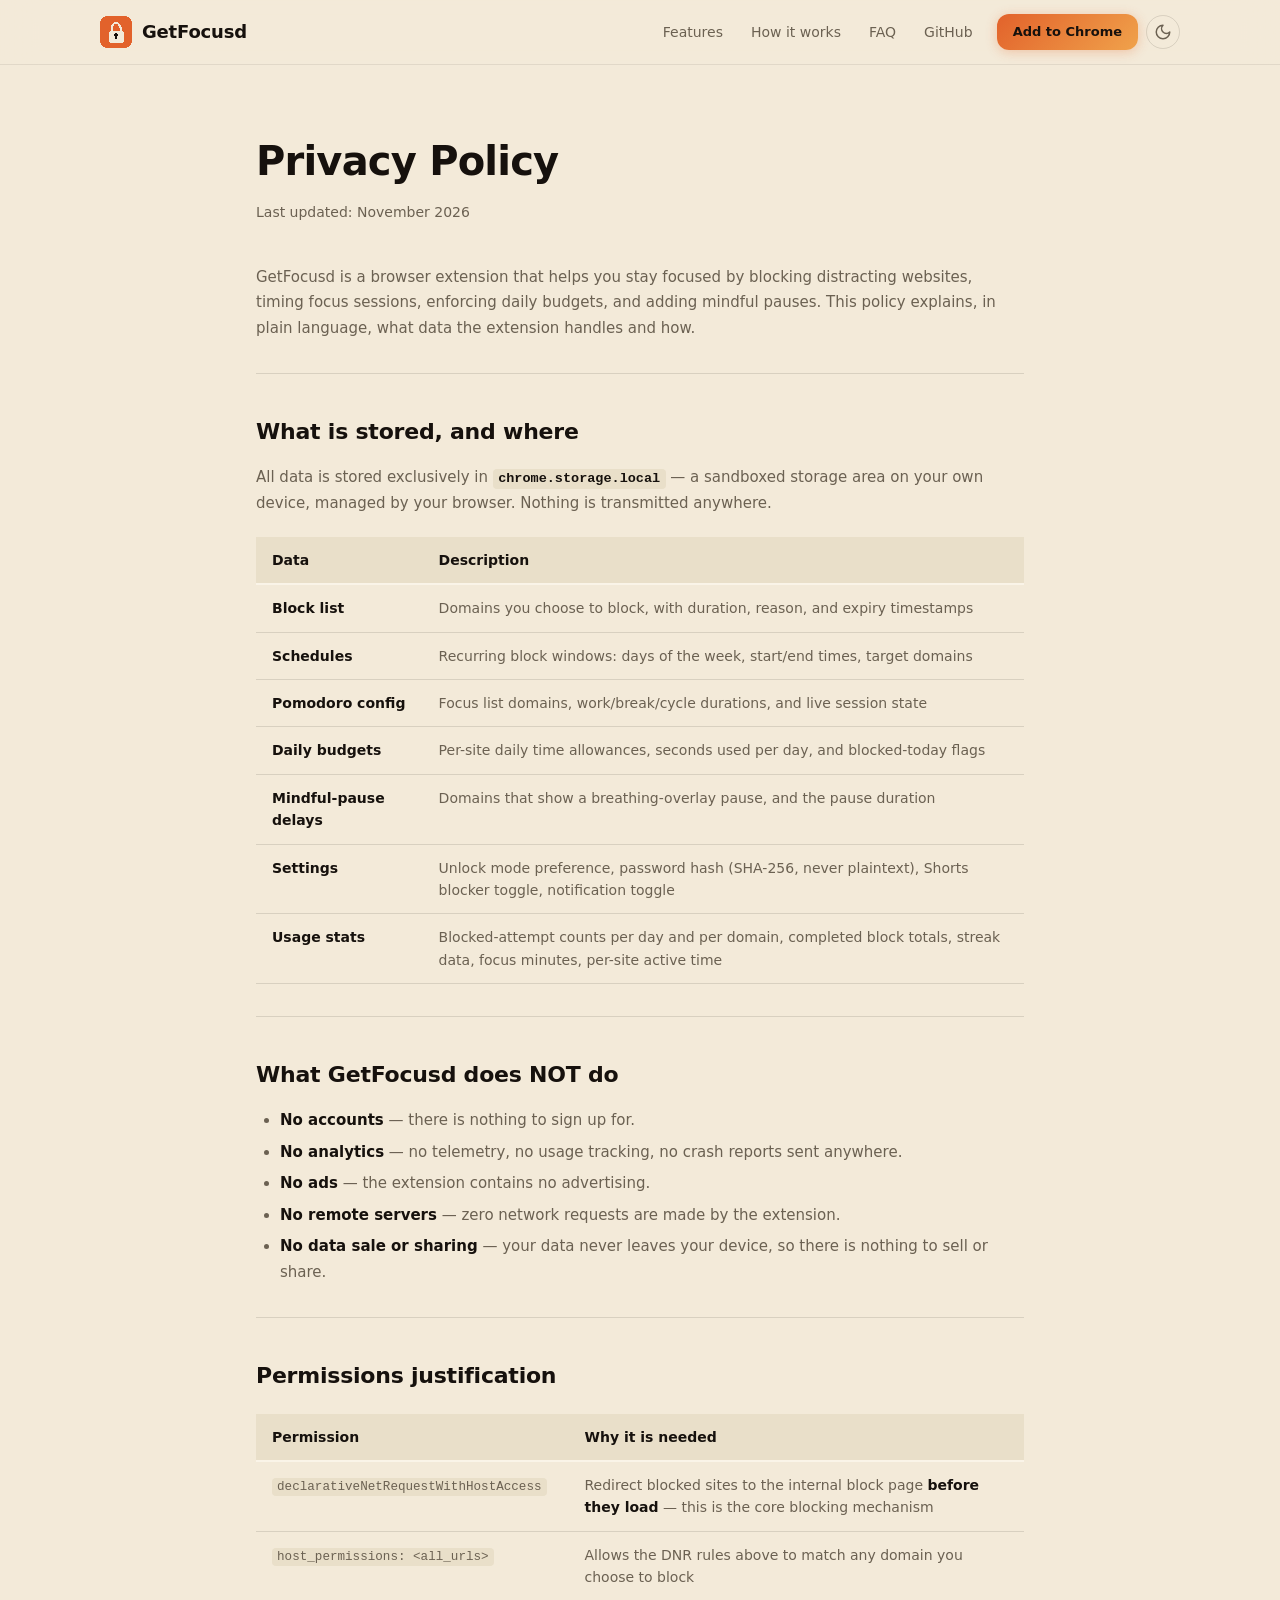
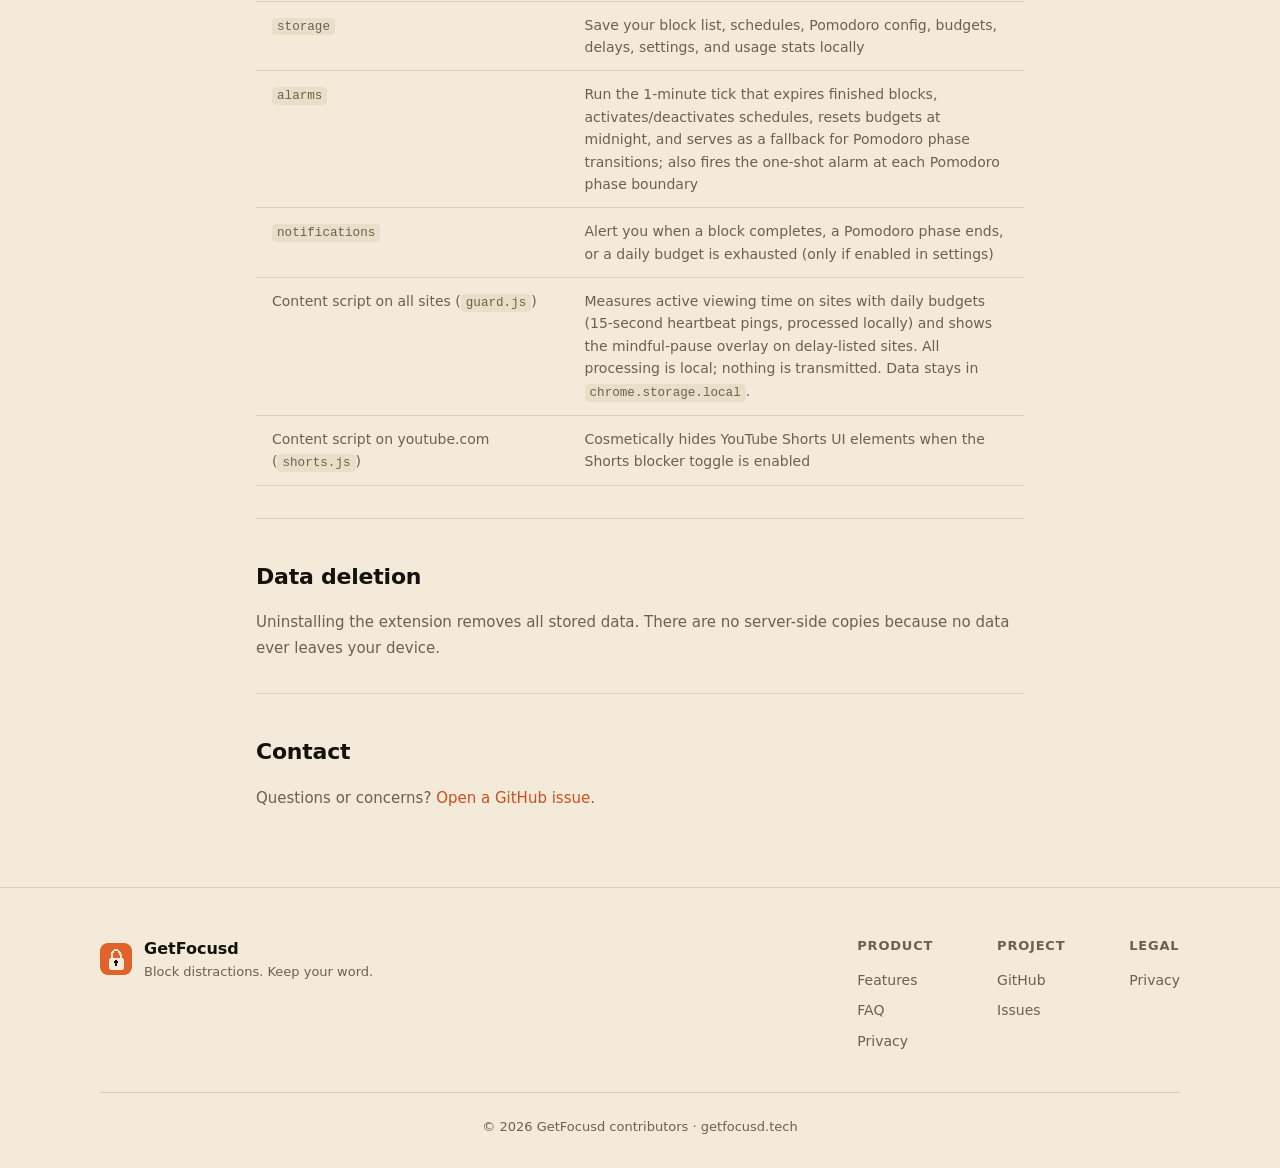
==== commit 76163da9: "Add light/dark theme system: black<->cream surfaces, burnt-orange accent, theme toggle" ====
--- a/website/privacy.html
+++ b/website/privacy.html
@@ -6,10 +6,12 @@
   <title>Privacy Policy — GetFocusd</title>
   <meta name="description" content="GetFocusd privacy policy. No accounts, no analytics, no servers. All data is stored locally in your browser.">
   <link rel="canonical" href="https://getfocusd.tech/privacy">
-  <meta name="theme-color" content="#16110d">
+  <meta name="theme-color" media="(prefers-color-scheme: light)" content="#f3ead9">
+  <meta name="theme-color" media="(prefers-color-scheme: dark)" content="#16110d">
   <link rel="icon" type="image/png" sizes="32x32" href="assets/icon32.png">
   <link rel="icon" type="image/png" sizes="128x128" href="assets/icon128.png">
   <link rel="stylesheet" href="styles.css">
+  <script src="main.js" defer></script>
 </head>
 <body>
 
@@ -29,6 +31,10 @@
         <a href="https://github.com/err0rgod/getfocusd" class="nav__link" target="_blank" rel="noopener">GitHub</a>
         <!-- TODO: replace with real CWS listing URL after publish -->
         <a href="https://chromewebstore.google.com/detail/getfocusd" class="btn btn--primary nav__cta" target="_blank" rel="noopener">Add to Chrome</a>
+        <button class="nav__theme-toggle" id="theme-toggle" aria-label="Toggle theme" aria-pressed="false">
+          <svg class="icon-sun" viewBox="0 0 24 24" fill="none" stroke="currentColor" stroke-width="2" stroke-linecap="round" stroke-linejoin="round" aria-hidden="true"><circle cx="12" cy="12" r="4"/><path d="M12 2v2"/><path d="M12 20v2"/><path d="M4.93 4.93l1.41 1.41"/><path d="M17.66 17.66l1.41 1.41"/><path d="M2 12h2"/><path d="M20 12h2"/><path d="M6.34 17.66l-1.41 1.41"/><path d="M19.07 4.93l-1.41 1.41"/></svg>
+          <svg class="icon-moon" viewBox="0 0 24 24" fill="none" stroke="currentColor" stroke-width="2" stroke-linecap="round" stroke-linejoin="round" aria-hidden="true"><path d="M12 3a6 6 0 0 0 9 9 9 9 0 1 1-9-9Z"/></svg>
+        </button>
       </nav>
     </div>
   </header>
--- a/website/styles.css
+++ b/website/styles.css
@@ -1,6 +1,8 @@
 /* ============================================================
    GetFocusd — Marketing Site
-   Dark-first, calm, minimal. Matches extension design language.
+   Calm, minimal. Matches extension design language.
+   Black & cream invert via data-theme; burnt orange is the
+   only accent. All colors flow through the tokens below.
    ============================================================ */
 
 /* ---------- Reset & tokens ---------- */
@@ -12,22 +14,67 @@
   box-sizing: border-box;
 }
 
-:root {
+/* Dark is the default theme; [data-theme="light"] inverts it. */
+:root,
+[data-theme="dark"] {
   --bg: #16110d;
   --surface: #201913;
   --surface-2: #2e2318;
+  --text: #f3ead9;
+  --muted: #b3a58f;
+  --border: rgba(243, 234, 217, 0.10);
   --primary: #e2622b;
   --primary-hover: #f07a45;
+  --on-primary: #16110d;
+  --success: #3fb96a;
   --gradient: linear-gradient(135deg, #e2622b, #f0a24b);
-  --text: #f3ead9;
-  --muted: #b3a58f;
-  --success: #3fb96a;
+  /* Fixed accent tints (orange glows/shadows look right on both themes) */
+  --primary-glow: rgba(226, 98, 43, 0.3);
+  --primary-glow-strong: rgba(226, 98, 43, 0.45);
+  --primary-glow-soft: rgba(226, 98, 43, 0.1);
+  --primary-tint: rgba(226, 98, 43, 0.1);
+  --primary-halo: rgba(226, 98, 43, 0.08);
+  --primary-aura: rgba(226, 98, 43, 0.06);
+  --primary-radiance: rgba(226, 98, 43, 0.15);
+  /* Semantic fixed colors (browser chrome dots) */
   --danger: #ef4444;
+  --warning: #eab308;
+  /* Theme-dependent neutrals */
+  --shadow: rgba(0, 0, 0, 0.4);
+  --shadow-soft: rgba(0, 0, 0, 0.35);
+  --nav-bg: rgba(22, 17, 13, 0.75);
+  --nav-border: rgba(46, 35, 24, 0.4);
+  --faint: rgba(243, 234, 217, 0.15);
+  --hover-wash: rgba(243, 234, 217, 0.04);
   --radius: 12px;
   --radius-lg: 16px;
   --font: system-ui, -apple-system, "Segoe UI", Roboto, sans-serif;
   --nav-h: 64px;
   --max-w: 1120px;
+}
+
+[data-theme="light"] {
+  --bg: #f3ead9;
+  --surface: #faf4e8;
+  --surface-2: #e9dfc9;
+  --text: #16110d;
+  --muted: #6b6152;
+  --border: rgba(22, 17, 13, 0.12);
+  --primary: #e2622b;
+  --primary-hover: #c9501d;
+  --on-primary: #16110d;
+  --success: #1e9e50;
+  --danger: #d33a3a;
+  --shadow: rgba(74, 52, 30, 0.18);
+  --shadow-soft: rgba(74, 52, 30, 0.14);
+  --nav-bg: rgba(243, 234, 217, 0.75);
+  --nav-border: rgba(22, 17, 13, 0.08);
+  --faint: rgba(22, 17, 13, 0.2);
+  --hover-wash: rgba(22, 17, 13, 0.04);
+}
+
+body {
+  transition: background 0.25s ease, color 0.25s ease;
 }
 
 html {
@@ -65,7 +112,7 @@
   top: -100%;
   left: 1rem;
   background: var(--primary);
-  color: #16110d;
+  color: var(--on-primary);
   padding: 0.5rem 1rem;
   border-radius: 0 0 var(--radius) var(--radius);
   z-index: 1000;
@@ -123,18 +170,18 @@
 
 .btn--primary {
   background: var(--gradient);
-  color: #16110d;
-  box-shadow: 0 2px 12px rgba(226, 98, 43, 0.3);
+  color: var(--on-primary);
+  box-shadow: 0 2px 12px var(--primary-glow);
 }
 
 .btn--primary:hover {
-  box-shadow: 0 4px 20px rgba(226, 98, 43, 0.45);
+  box-shadow: 0 4px 20px var(--primary-glow-strong);
 }
 
 .btn--ghost {
   background: transparent;
   color: var(--text);
-  border: 1px solid rgba(243, 234, 217, 0.12);
+  border: 1px solid var(--border);
 }
 
 .btn--ghost:hover {
@@ -155,8 +202,8 @@
   z-index: 100;
   backdrop-filter: blur(16px);
   -webkit-backdrop-filter: blur(16px);
-  background: rgba(22, 17, 13, 0.75);
-  border-bottom: 1px solid rgba(46, 35, 24, 0.4);
+  background: var(--nav-bg);
+  border-bottom: 1px solid var(--nav-border);
 }
 
 .nav__inner {
@@ -242,6 +289,48 @@
   padding: 0.5rem 1rem;
 }
 
+/* Theme toggle */
+.nav__theme-toggle {
+  display: inline-flex;
+  align-items: center;
+  justify-content: center;
+  width: 34px;
+  height: 34px;
+  margin-left: 0.25rem;
+  background: none;
+  border: 1px solid var(--border);
+  border-radius: 50%;
+  color: var(--muted);
+  cursor: pointer;
+  transition: color 0.2s, border-color 0.2s, background 0.2s;
+}
+
+.nav__theme-toggle:hover {
+  color: var(--primary-hover);
+  border-color: var(--primary);
+  background: var(--surface);
+}
+
+.nav__theme-toggle svg {
+  width: 18px;
+  height: 18px;
+  display: block;
+}
+
+/* Show only the icon matching the ACTIVE theme (the target to switch away from) */
+.nav__theme-toggle .icon-sun,
+.nav__theme-toggle .icon-moon {
+  display: none;
+}
+
+[data-theme="dark"] .nav__theme-toggle .icon-sun {
+  display: block;
+}
+
+[data-theme="light"] .nav__theme-toggle .icon-moon {
+  display: block;
+}
+
 /* ---------- Hero ---------- */
 .hero {
   padding-block: clamp(3rem, 6vw, 6rem);
@@ -256,7 +345,7 @@
   right: -20%;
   width: 70%;
   height: 150%;
-  background: radial-gradient(ellipse at center, rgba(226, 98, 43, 0.08), transparent 70%);
+  background: radial-gradient(ellipse at center, var(--primary-halo), transparent 70%);
   pointer-events: none;
 }
 
@@ -325,13 +414,13 @@
   width: 100%;
   max-width: 30rem;
   background: var(--surface);
-  border: 1px solid rgba(243, 234, 217, 0.08);
+  border: 1px solid var(--border);
   border-radius: var(--radius-lg);
   overflow: hidden;
   box-shadow:
-    0 0 0 1px rgba(226, 98, 43, 0.1),
-    0 8px 40px rgba(0, 0, 0, 0.4),
-    0 0 80px rgba(226, 98, 43, 0.06);
+    0 0 0 1px var(--primary-glow-soft),
+    0 8px 40px var(--shadow),
+    0 0 80px var(--primary-aura);
   animation: mock-float 6s ease-in-out infinite;
 }
 
@@ -352,7 +441,7 @@
   gap: 0.75rem;
   padding: 0.625rem 1rem;
   background: var(--surface-2);
-  border-bottom: 1px solid rgba(22, 17, 13, 0.5);
+  border-bottom: 1px solid var(--border);
 }
 
 .mock-browser__dots {
@@ -367,9 +456,9 @@
   background: var(--surface);
 }
 
-.mock-browser__dot:first-child { background: #ef4444; }
-.mock-browser__dot:nth-child(2) { background: #eab308; }
-.mock-browser__dot:last-child { background: #3fb96a; }
+.mock-browser__dot:first-child { background: var(--danger); }
+.mock-browser__dot:nth-child(2) { background: var(--warning); }
+.mock-browser__dot:last-child { background: var(--success); }
 
 .mock-browser__url {
   display: flex;
@@ -400,7 +489,7 @@
   transform: translate(-50%, -50%);
   width: 200px;
   height: 200px;
-  background: radial-gradient(circle, rgba(226, 98, 43, 0.15), transparent 70%);
+  background: radial-gradient(circle, var(--primary-radiance), transparent 70%);
   border-radius: 50%;
   animation: glow-pulse 3s ease-in-out infinite;
   pointer-events: none;
@@ -473,7 +562,7 @@
 .mock-block-page__countdown-sep {
   font-size: clamp(1.5rem, 3vw, 2rem);
   font-weight: 300;
-  color: rgba(243, 234, 217, 0.15);
+  color: var(--faint);
   line-height: 1;
   align-self: flex-start;
   margin-top: 0.125rem;
@@ -493,7 +582,7 @@
 
 .mock-block-page__quote cite {
   font-size: 0.75rem;
-  color: rgba(243, 234, 217, 0.15);
+  color: var(--faint);
   font-style: normal;
 }
 
@@ -537,7 +626,7 @@
 
 .feature-card {
   background: var(--surface);
-  border: 1px solid rgba(243, 234, 217, 0.08);
+  border: 1px solid var(--border);
   border-radius: var(--radius-lg);
   padding: 1.75rem;
   transition: border-color 0.2s, transform 0.2s;
@@ -552,7 +641,7 @@
   width: 48px;
   height: 48px;
   border-radius: var(--radius);
-  background: rgba(226, 98, 43, 0.1);
+  background: var(--primary-tint);
   display: flex;
   align-items: center;
   justify-content: center;
@@ -597,14 +686,14 @@
   height: 48px;
   border-radius: 50%;
   background: var(--gradient);
-  color: #16110d;
+  color: var(--on-primary);
   font-size: 1.25rem;
   font-weight: 800;
   display: flex;
   align-items: center;
   justify-content: center;
   margin: 0 auto 1.25rem;
-  box-shadow: 0 4px 16px rgba(226, 98, 43, 0.3);
+  box-shadow: 0 4px 16px var(--primary-glow);
 }
 
 .how__step-title {
@@ -622,7 +711,7 @@
 
 .how__connector {
   padding: 1rem 0;
-  color: rgba(243, 234, 217, 0.12);
+  color: var(--border);
   transform: rotate(90deg);
 }
 
@@ -640,12 +729,12 @@
 .mock-popup {
   width: 21.25rem;
   background: var(--surface);
-  border: 1px solid rgba(243, 234, 217, 0.08);
+  border: 1px solid var(--border);
   border-radius: var(--radius-lg);
   overflow: hidden;
   box-shadow:
-    0 0 0 1px rgba(226, 98, 43, 0.08),
-    0 8px 32px rgba(0, 0, 0, 0.35);
+    0 0 0 1px var(--primary-halo),
+    0 8px 32px var(--shadow-soft);
 }
 
 .mock-popup__header {
@@ -655,7 +744,7 @@
   padding: 0.875rem 1.125rem;
   font-weight: 700;
   font-size: 0.9375rem;
-  border-bottom: 1px solid rgba(243, 234, 217, 0.08);
+  border-bottom: 1px solid var(--border);
   background: var(--surface-2);
 }
 
@@ -702,7 +791,7 @@
 
 .mock-popup__block-btn {
   background: var(--gradient);
-  color: #16110d;
+  color: var(--on-primary);
   padding: 0.5rem 0.875rem;
   border-radius: 8px;
   font-size: 0.8125rem;
@@ -711,7 +800,7 @@
 
 .mock-popup__divider {
   height: 1px;
-  background: rgba(243, 234, 217, 0.08);
+  background: var(--border);
 }
 
 .mock-popup__focus-row {
@@ -727,7 +816,7 @@
   display: block;
   text-align: center;
   background: var(--gradient);
-  color: #16110d;
+  color: var(--on-primary);
   padding: 0.625rem 1rem;
   border-radius: 8px;
   font-size: 0.875rem;
@@ -743,7 +832,7 @@
 }
 
 .mock-popup__block-item + .mock-popup__block-item {
-  border-top: 1px solid rgba(243, 234, 217, 0.08);
+  border-top: 1px solid var(--border);
 }
 
 .mock-popup__block-domain {
@@ -759,7 +848,7 @@
 /* ---------- Insights strip ---------- */
 .insights-strip {
   background: var(--surface);
-  border-block: 1px solid rgba(243, 234, 217, 0.08);
+  border-block: 1px solid var(--border);
 }
 
 .insights-strip__inner {
@@ -900,7 +989,7 @@
 
 .faq__item {
   background: var(--surface);
-  border: 1px solid rgba(243, 234, 217, 0.08);
+  border: 1px solid var(--border);
   border-radius: var(--radius);
   overflow: hidden;
 }
@@ -924,7 +1013,7 @@
 }
 
 .faq__question:hover {
-  background: rgba(243, 234, 217, 0.04);
+  background: var(--hover-wash);
 }
 
 .faq__chevron {
@@ -958,7 +1047,7 @@
 
 /* ---------- Footer ---------- */
 .footer {
-  border-top: 1px solid rgba(243, 234, 217, 0.08);
+  border-top: 1px solid var(--border);
   padding-block: 3rem 2rem;
 }
 
@@ -1024,7 +1113,7 @@
 
 .footer__bottom {
   padding-top: 1.5rem;
-  border-top: 1px solid rgba(243, 234, 217, 0.08);
+  border-top: 1px solid var(--border);
   text-align: center;
   font-size: 0.8125rem;
   color: var(--muted);
@@ -1237,13 +1326,13 @@
 
 .privacy-page__content td {
   padding: 0.75rem 1rem;
-  border-bottom: 1px solid rgba(243, 234, 217, 0.08);
+  border-bottom: 1px solid var(--border);
   color: var(--muted);
   vertical-align: top;
 }
 
 .privacy-page__content tr:first-child td {
-  border-top: 1px solid rgba(243, 234, 217, 0.08);
+  border-top: 1px solid var(--border);
 }
 
 .privacy-page__content a {
@@ -1252,6 +1341,6 @@
 
 .privacy-page__divider {
   height: 1px;
-  background: rgba(243, 234, 217, 0.08);
+  background: var(--border);
   margin-block: 2rem;
 }
